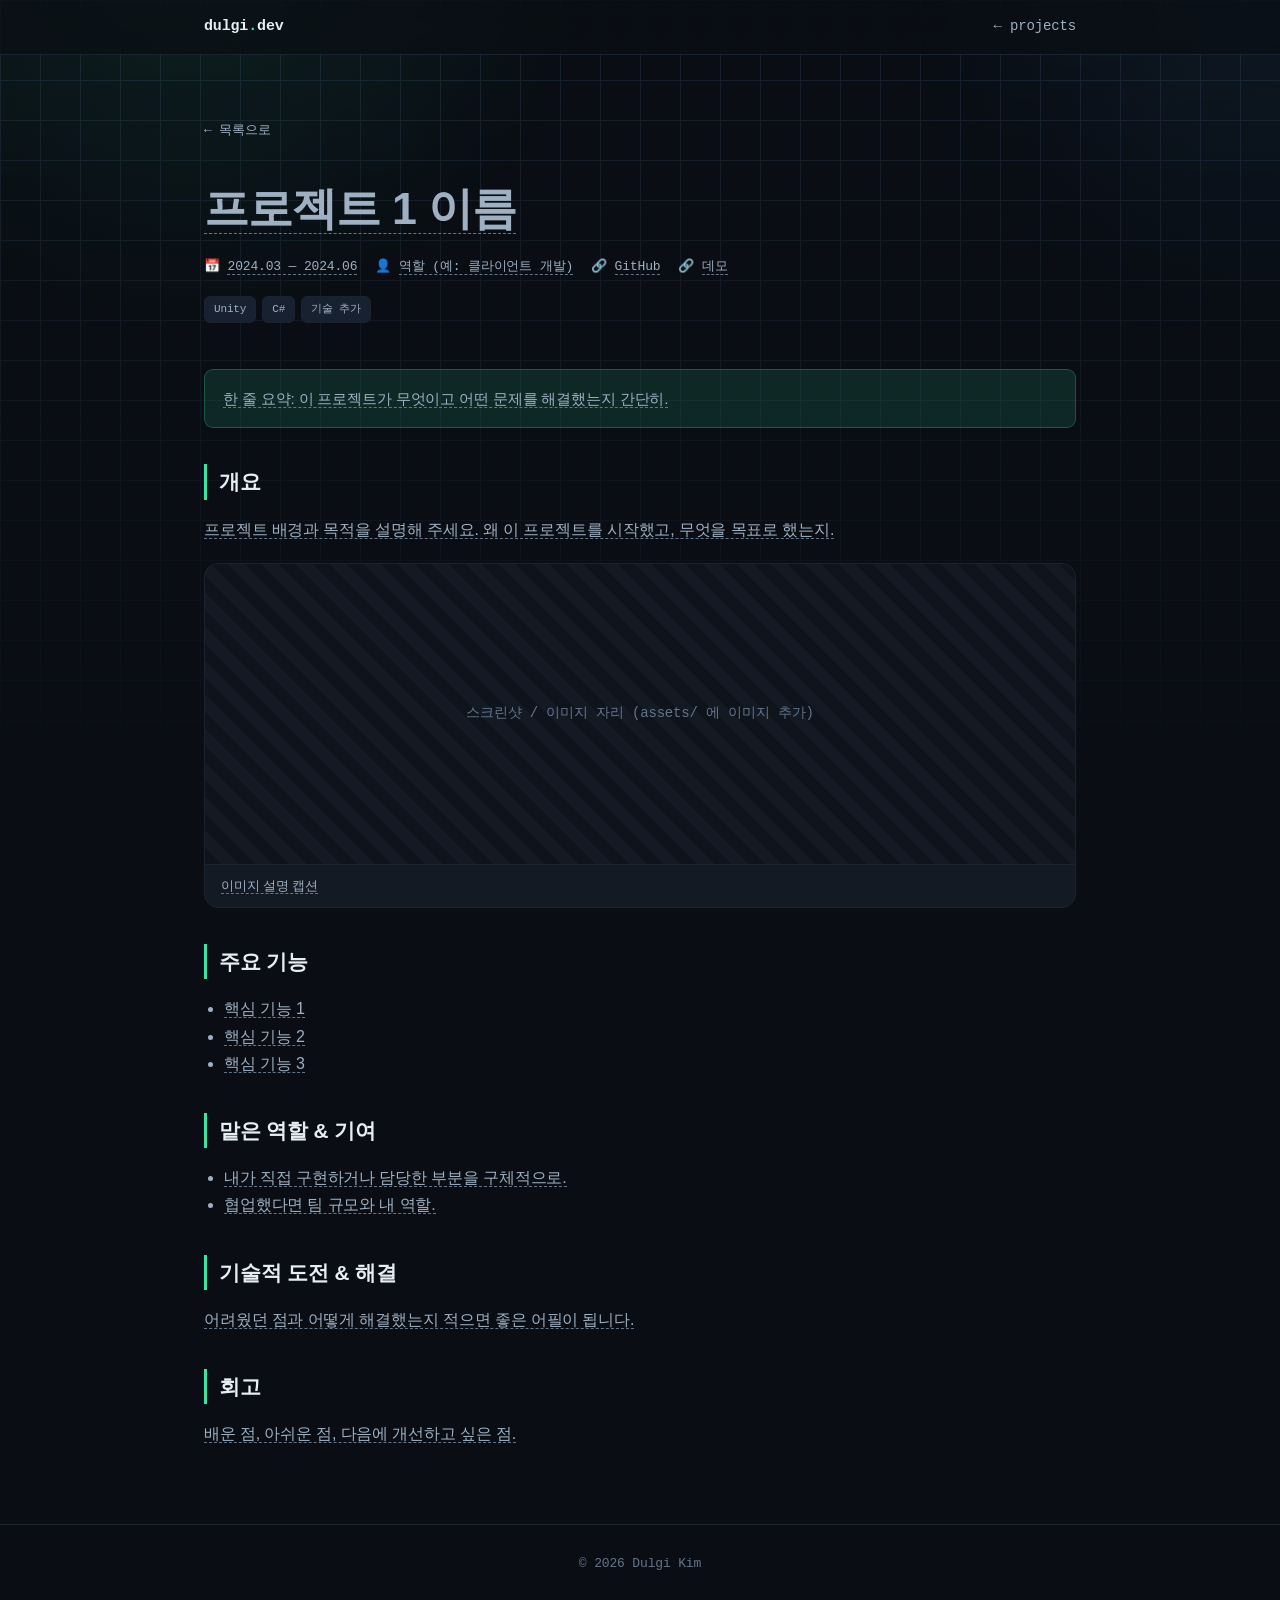
==== projects/project-1.html @ ea2d2160 "Add dark developer resume & portfolio site - index.html: resume with hero, about, skills, experience" ====
<!DOCTYPE html>
<html lang="ko">
<head>
  <meta charset="UTF-8" />
  <meta name="viewport" content="width=device-width, initial-scale=1.0" />
  <title>프로젝트 1 — Dulgi Kim</title>
  <link rel="stylesheet" href="../style.css" />
  <link rel="icon" href="data:image/svg+xml,<svg xmlns='http://www.w3.org/2000/svg' viewBox='0 0 100 100'><text y='.9em' font-size='90'>💻</text></svg>" />
</head>
<body>

  <nav class="nav">
    <div class="nav-inner">
      <a class="nav-brand" href="../index.html" style="text-decoration:none">dulgi<span class="accent">.</span>dev</a>
      <div class="nav-links">
        <a href="../index.html#projects">← projects</a>
      </div>
    </div>
  </nav>

  <header class="detail-hero">
    <div class="wrap">
      <a class="back-link" href="../index.html#projects">← 목록으로</a>
      <h1><span class="ph">프로젝트 1 이름</span></h1>
      <div class="detail-meta">
        <span>📅 <b><span class="ph">2024.03 — 2024.06</span></b></span>
        <span>👤 <b><span class="ph">역할 (예: 클라이언트 개발)</span></b></span>
        <span>🔗 <a href="#" class="ph">GitHub</a></span>
        <span>🔗 <a href="#" class="ph">데모</a></span>
      </div>
      <div class="project-tags">
        <span class="tag">Unity</span>
        <span class="tag">C#</span>
        <span class="tag ph">기술 추가</span>
      </div>
    </div>
  </header>

  <main class="detail-body">
    <div class="wrap">

      <div class="callout">
        <span class="ph">한 줄 요약: 이 프로젝트가 무엇이고 어떤 문제를 해결했는지 간단히.</span>
      </div>

      <h2>개요</h2>
      <p><span class="ph">프로젝트 배경과 목적을 설명해 주세요. 왜 이 프로젝트를 시작했고, 무엇을 목표로 했는지.</span></p>

      <figure class="detail-figure">
        <div class="placeholder-img">스크린샷 / 이미지 자리 (assets/ 에 이미지 추가)</div>
        <figcaption><span class="ph">이미지 설명 캡션</span></figcaption>
      </figure>

      <h2>주요 기능</h2>
      <ul>
        <li><span class="ph">핵심 기능 1</span></li>
        <li><span class="ph">핵심 기능 2</span></li>
        <li><span class="ph">핵심 기능 3</span></li>
      </ul>

      <h2>맡은 역할 & 기여</h2>
      <ul>
        <li><span class="ph">내가 직접 구현하거나 담당한 부분을 구체적으로.</span></li>
        <li><span class="ph">협업했다면 팀 규모와 내 역할.</span></li>
      </ul>

      <h2>기술적 도전 & 해결</h2>
      <p><span class="ph">어려웠던 점과 어떻게 해결했는지 적으면 좋은 어필이 됩니다.</span></p>

      <h2>회고</h2>
      <p><span class="ph">배운 점, 아쉬운 점, 다음에 개선하고 싶은 점.</span></p>

    </div>
  </main>

  <footer>
    <div class="wrap">© 2026 Dulgi Kim</div>
  </footer>
</body>
</html>
---- style.css ----
/* =========================================================
   dulgi0121.github.io — Resume / Portfolio
   Dark developer theme
   ========================================================= */

:root {
  --bg:        #0a0e14;
  --bg-soft:   #0f141c;
  --panel:     #131a24;
  --panel-2:   #172130;
  --border:    #223046;
  --border-soft: #1a2431;
  --text:      #e6edf3;
  --text-dim:  #9fb0c3;
  --text-mute: #64748b;
  --accent:    #37e6a4;   /* terminal green */
  --accent-2:  #4aa8ff;   /* cyan-blue */
  --accent-soft: rgba(55, 230, 164, 0.12);
  --danger:    #ff6b6b;
  --radius:    14px;
  --radius-sm: 9px;
  --mono: "JetBrains Mono", "Fira Code", "SFMono-Regular", "Consolas", "D2Coding", monospace;
  --sans: -apple-system, BlinkMacSystemFont, "Segoe UI", "Pretendard",
          "Apple SD Gothic Neo", "Malgun Gothic", "맑은 고딕", sans-serif;
  --maxw: 920px;
}

* { box-sizing: border-box; }

html { scroll-behavior: smooth; }

body {
  margin: 0;
  font-family: var(--sans);
  background: var(--bg);
  color: var(--text);
  line-height: 1.7;
  -webkit-font-smoothing: antialiased;
  letter-spacing: -0.01em;
}

/* Subtle grid + glow background */
body::before {
  content: "";
  position: fixed;
  inset: 0;
  z-index: -1;
  background:
    radial-gradient(680px circle at 15% -5%, rgba(55, 230, 164, 0.10), transparent 60%),
    radial-gradient(720px circle at 100% 0%, rgba(74, 168, 255, 0.08), transparent 55%),
    linear-gradient(var(--border-soft) 1px, transparent 1px),
    linear-gradient(90deg, var(--border-soft) 1px, transparent 1px);
  background-size: auto, auto, 40px 40px, 40px 40px;
  opacity: 0.9;
  mask-image: linear-gradient(180deg, #000 0%, transparent 90%);
}

a { color: var(--accent-2); text-decoration: none; }
a:hover { text-decoration: underline; }

.wrap {
  max-width: var(--maxw);
  margin: 0 auto;
  padding: 0 24px;
}

/* ---------- Nav ---------- */
.nav {
  position: sticky;
  top: 0;
  z-index: 50;
  backdrop-filter: blur(12px);
  background: rgba(10, 14, 20, 0.72);
  border-bottom: 1px solid var(--border-soft);
}
.nav-inner {
  max-width: var(--maxw);
  margin: 0 auto;
  padding: 14px 24px;
  display: flex;
  align-items: center;
  justify-content: space-between;
}
.nav-brand {
  font-family: var(--mono);
  font-weight: 600;
  color: var(--text);
  font-size: 15px;
}
.nav-brand .accent { color: var(--accent); }
.nav-links { display: flex; gap: 22px; }
.nav-links a {
  color: var(--text-dim);
  font-size: 14px;
  font-family: var(--mono);
  transition: color 0.15s;
}
.nav-links a:hover { color: var(--accent); text-decoration: none; }
@media (max-width: 640px) { .nav-links { display: none; } }

/* ---------- Hero ---------- */
.hero {
  padding: 90px 0 60px;
}
.hero .term-tag {
  font-family: var(--mono);
  font-size: 14px;
  color: var(--accent);
  margin-bottom: 18px;
}
.hero .term-tag .prompt { color: var(--text-mute); }
.hero h1 {
  font-size: clamp(2.4rem, 6vw, 3.6rem);
  line-height: 1.1;
  margin: 0 0 6px;
  font-weight: 800;
  letter-spacing: -0.03em;
}
.hero .name-en {
  font-family: var(--mono);
  color: var(--text-mute);
  font-size: 1rem;
  font-weight: 500;
}
.hero .role {
  font-size: clamp(1.1rem, 3vw, 1.5rem);
  color: var(--accent);
  font-weight: 600;
  margin: 14px 0 20px;
}
.hero .tagline {
  color: var(--text-dim);
  max-width: 620px;
  font-size: 1.05rem;
}
.hero-actions {
  display: flex;
  gap: 12px;
  margin-top: 30px;
  flex-wrap: wrap;
}
.btn {
  display: inline-flex;
  align-items: center;
  gap: 8px;
  padding: 11px 20px;
  border-radius: var(--radius-sm);
  font-family: var(--mono);
  font-size: 14px;
  font-weight: 500;
  border: 1px solid var(--border);
  color: var(--text);
  background: var(--panel);
  transition: all 0.16s ease;
  cursor: pointer;
}
.btn:hover { text-decoration: none; border-color: var(--accent); transform: translateY(-2px); }
.btn.primary {
  background: var(--accent);
  color: #05140d;
  border-color: var(--accent);
  font-weight: 600;
}
.btn.primary:hover { box-shadow: 0 8px 26px -8px var(--accent); }

/* ---------- Sections ---------- */
section { padding: 46px 0; }
.section-head {
  display: flex;
  align-items: center;
  gap: 12px;
  margin-bottom: 28px;
}
.section-head h2 {
  font-size: 1.5rem;
  margin: 0;
  font-weight: 700;
  letter-spacing: -0.02em;
}
.section-head .idx {
  font-family: var(--mono);
  color: var(--accent);
  font-size: 0.95rem;
  font-weight: 600;
}
.section-head .rule {
  flex: 1;
  height: 1px;
  background: linear-gradient(90deg, var(--border), transparent);
}

/* ---------- About ---------- */
.about-card {
  background: var(--panel);
  border: 1px solid var(--border-soft);
  border-radius: var(--radius);
  padding: 26px 28px;
  color: var(--text-dim);
}
.about-card p { margin: 0 0 12px; }
.about-card p:last-child { margin-bottom: 0; }

/* ---------- Skills ---------- */
.skill-groups {
  display: grid;
  grid-template-columns: repeat(auto-fit, minmax(240px, 1fr));
  gap: 16px;
}
.skill-group {
  background: var(--panel);
  border: 1px solid var(--border-soft);
  border-radius: var(--radius);
  padding: 20px 22px;
}
.skill-group h3 {
  font-family: var(--mono);
  font-size: 0.85rem;
  text-transform: uppercase;
  letter-spacing: 0.08em;
  color: var(--text-mute);
  margin: 0 0 14px;
}
.chips { display: flex; flex-wrap: wrap; gap: 8px; }
.chip {
  font-family: var(--mono);
  font-size: 13px;
  padding: 5px 12px;
  border-radius: 100px;
  background: var(--accent-soft);
  color: var(--accent);
  border: 1px solid rgba(55, 230, 164, 0.25);
}
.chip.alt { background: rgba(74,168,255,0.10); color: var(--accent-2); border-color: rgba(74,168,255,0.25); }

/* ---------- Timeline (experience/education) ---------- */
.timeline { position: relative; padding-left: 26px; }
.timeline::before {
  content: "";
  position: absolute;
  left: 6px; top: 6px; bottom: 6px;
  width: 2px;
  background: linear-gradient(var(--accent), var(--border));
}
.tl-item { position: relative; margin-bottom: 28px; }
.tl-item:last-child { margin-bottom: 0; }
.tl-item::before {
  content: "";
  position: absolute;
  left: -26px; top: 6px;
  width: 12px; height: 12px;
  border-radius: 50%;
  background: var(--bg);
  border: 2px solid var(--accent);
  box-shadow: 0 0 0 4px rgba(55,230,164,0.12);
}
.tl-item .when {
  font-family: var(--mono);
  font-size: 13px;
  color: var(--text-mute);
}
.tl-item h3 {
  margin: 4px 0 2px;
  font-size: 1.1rem;
}
.tl-item .org { color: var(--accent); font-size: 0.95rem; margin-bottom: 8px; }
.tl-item ul { margin: 8px 0 0; padding-left: 18px; color: var(--text-dim); }
.tl-item li { margin-bottom: 4px; }

/* ---------- Projects ---------- */
.project-grid {
  display: grid;
  grid-template-columns: repeat(auto-fit, minmax(280px, 1fr));
  gap: 18px;
}
.project-card {
  display: flex;
  flex-direction: column;
  background: var(--panel);
  border: 1px solid var(--border-soft);
  border-radius: var(--radius);
  overflow: hidden;
  transition: transform 0.18s ease, border-color 0.18s ease, box-shadow 0.18s ease;
}
.project-card:hover {
  transform: translateY(-4px);
  border-color: var(--accent);
  box-shadow: 0 18px 40px -20px rgba(0,0,0,0.8);
  text-decoration: none;
}
.project-thumb {
  height: 150px;
  background: linear-gradient(135deg, var(--panel-2), var(--bg-soft));
  display: flex;
  align-items: center;
  justify-content: center;
  font-family: var(--mono);
  color: var(--text-mute);
  border-bottom: 1px solid var(--border-soft);
  position: relative;
  overflow: hidden;
}
.project-thumb .glyph { font-size: 2.4rem; color: var(--accent); opacity: 0.85; }
.project-body { padding: 18px 20px 20px; flex: 1; display: flex; flex-direction: column; }
.project-body h3 { margin: 0 0 6px; font-size: 1.15rem; color: var(--text); }
.project-body .summary { color: var(--text-dim); font-size: 0.95rem; flex: 1; }
.project-tags { display: flex; flex-wrap: wrap; gap: 6px; margin-top: 14px; }
.project-tags .tag {
  font-family: var(--mono);
  font-size: 11px;
  padding: 3px 9px;
  border-radius: 6px;
  background: var(--panel-2);
  color: var(--text-dim);
  border: 1px solid var(--border-soft);
}
.project-more {
  font-family: var(--mono);
  font-size: 13px;
  color: var(--accent);
  margin-top: 16px;
}

/* ---------- Contact ---------- */
.contact-card {
  background: var(--panel);
  border: 1px solid var(--border-soft);
  border-radius: var(--radius);
  padding: 30px 28px;
  text-align: center;
}
.contact-card h2 { margin: 0 0 8px; }
.contact-card p { color: var(--text-dim); margin: 0 0 22px; }
.contact-links { display: flex; gap: 12px; justify-content: center; flex-wrap: wrap; }

/* ---------- Footer ---------- */
footer {
  border-top: 1px solid var(--border-soft);
  padding: 28px 0 46px;
  text-align: center;
  color: var(--text-mute);
  font-family: var(--mono);
  font-size: 13px;
}

/* ---------- Placeholder marker ---------- */
.ph {
  border-bottom: 1px dashed var(--text-mute);
  color: var(--text-dim);
}

/* ---------- Project detail page ---------- */
.detail-hero { padding: 60px 0 26px; }
.back-link {
  font-family: var(--mono);
  font-size: 13px;
  color: var(--text-dim);
  display: inline-flex;
  gap: 6px;
  margin-bottom: 28px;
}
.back-link:hover { color: var(--accent); text-decoration: none; }
.detail-hero h1 { font-size: clamp(2rem, 5vw, 2.8rem); margin: 0 0 10px; letter-spacing: -0.02em; }
.detail-meta {
  display: flex;
  flex-wrap: wrap;
  gap: 18px;
  font-family: var(--mono);
  font-size: 13px;
  color: var(--text-mute);
  margin-bottom: 18px;
}
.detail-meta b { color: var(--text-dim); font-weight: 500; }
.detail-body { padding-bottom: 60px; }
.detail-body h2 {
  font-size: 1.3rem;
  margin: 36px 0 14px;
  padding-left: 12px;
  border-left: 3px solid var(--accent);
}
.detail-body p, .detail-body li { color: var(--text-dim); }
.detail-body ul { padding-left: 20px; }
.detail-figure {
  border: 1px solid var(--border-soft);
  border-radius: var(--radius);
  overflow: hidden;
  margin: 20px 0;
  background: var(--panel);
}
.detail-figure .placeholder-img {
  height: 300px;
  display: flex;
  align-items: center;
  justify-content: center;
  color: var(--text-mute);
  font-family: var(--mono);
  font-size: 14px;
  background:
    repeating-linear-gradient(45deg, var(--bg-soft) 0 12px, var(--panel) 12px 24px);
}
.detail-figure img { width: 100%; display: block; }
.detail-figure figcaption {
  padding: 10px 16px;
  font-size: 13px;
  color: var(--text-mute);
  border-top: 1px solid var(--border-soft);
}
.callout {
  background: var(--accent-soft);
  border: 1px solid rgba(55,230,164,0.25);
  border-radius: var(--radius-sm);
  padding: 16px 18px;
  margin: 20px 0;
  color: var(--text-dim);
  font-size: 0.95rem;
}

/* reveal on scroll */
.reveal { opacity: 0; transform: translateY(16px); transition: opacity 0.5s ease, transform 0.5s ease; }
.reveal.in { opacity: 1; transform: none; }
@media (prefers-reduced-motion: reduce) {
  .reveal { opacity: 1; transform: none; transition: none; }
  html { scroll-behavior: auto; }
}
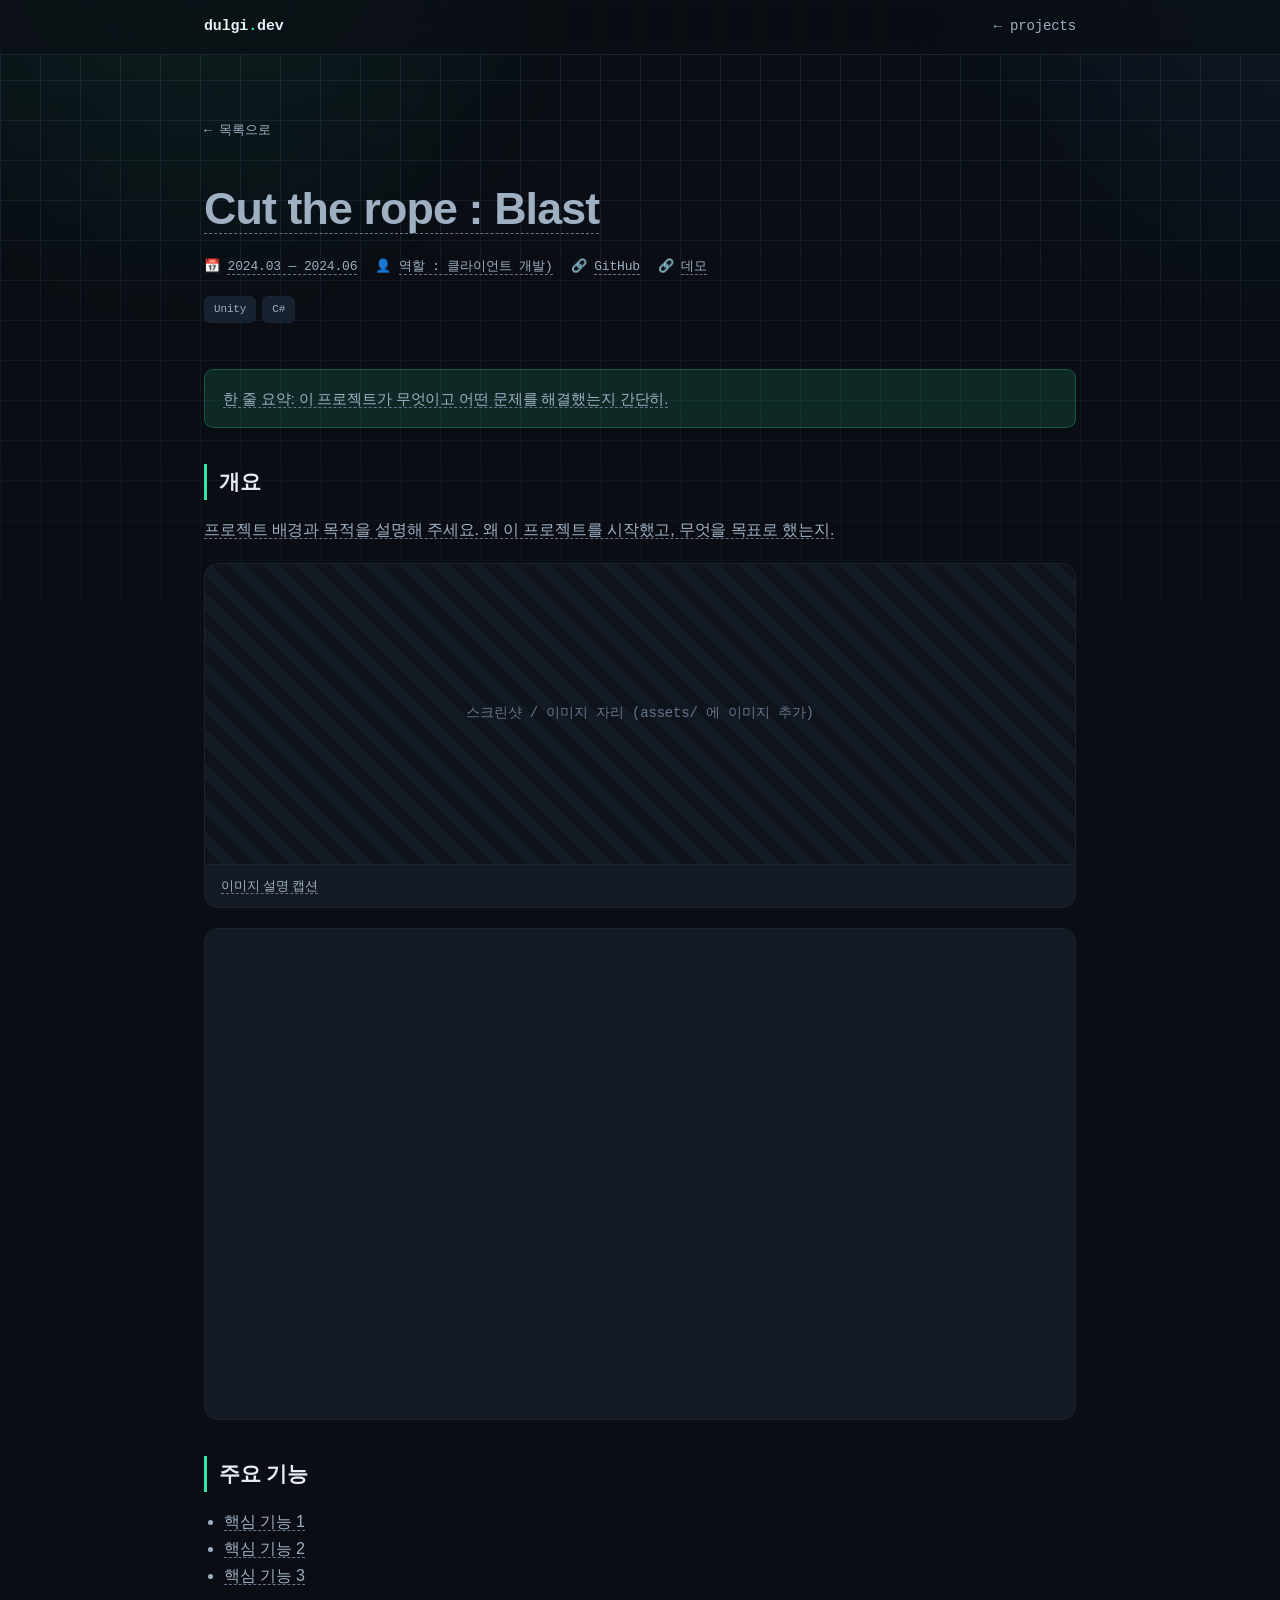
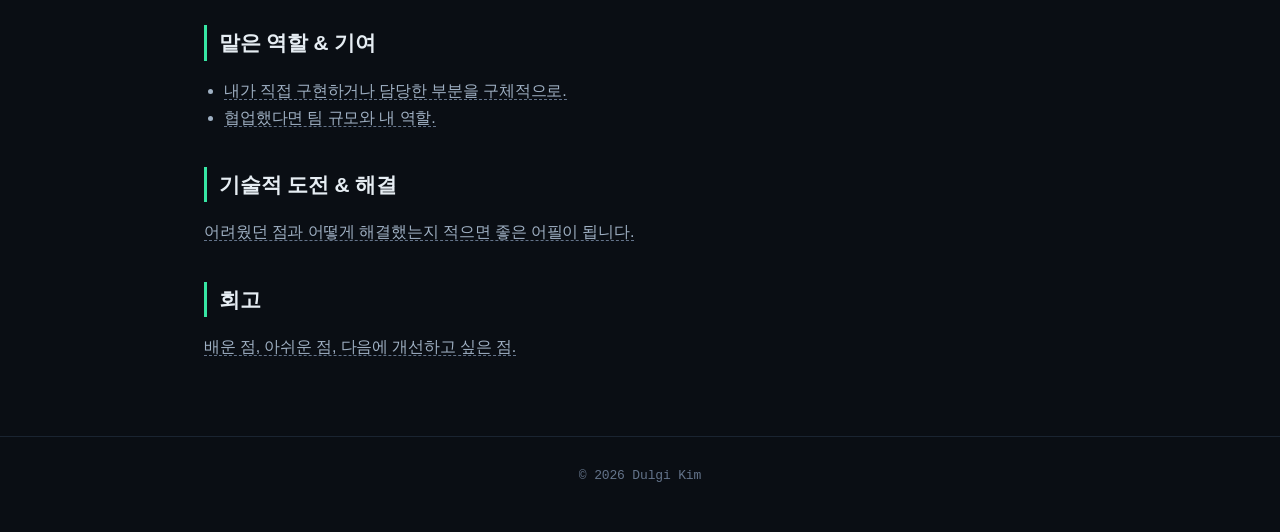
==== commit 9ba4a0f2: "태그 제거" ====
--- a/projects/project-1.html
+++ b/projects/project-1.html
@@ -1,13 +1,16 @@
 <!DOCTYPE html>
-<html lang="ko">
-<head>
-  <meta charset="UTF-8" />
-  <meta name="viewport" content="width=device-width, initial-scale=1.0" />
+<html lang="ko"><head><style>body {transition: opacity ease-in 0.2s; } 
+body[unresolved] {opacity: 0; display: block; overflow: hidden; position: relative; } 
+</style><style>body {transition: opacity ease-in 0.2s; } 
+body[unresolved] {opacity: 0; display: block; overflow: hidden; position: relative; } 
+</style>
+  <meta charset="UTF-8">
+  <meta name="viewport" content="width=device-width, initial-scale=1.0">
   <title>프로젝트 1 — Dulgi Kim</title>
-  <link rel="stylesheet" href="../style.css" />
-  <link rel="icon" href="data:image/svg+xml,<svg xmlns='http://www.w3.org/2000/svg' viewBox='0 0 100 100'><text y='.9em' font-size='90'>💻</text></svg>" />
+  <link rel="stylesheet" href="../style.css">
+  <link rel="icon" href="data:image/svg+xml,&lt;svg xmlns='http://www.w3.org/2000/svg' viewBox='0 0 100 100'&gt;&lt;text y='.9em' font-size='90'&gt;💻&lt;/text&gt;&lt;/svg&gt;">
 </head>
-<body>
+<body class="">
 
   <nav class="nav">
     <div class="nav-inner">
@@ -21,17 +24,16 @@
   <header class="detail-hero">
     <div class="wrap">
       <a class="back-link" href="../index.html#projects">← 목록으로</a>
-      <h1><span class="ph">프로젝트 1 이름</span></h1>
+      <h1><span class="ph">Cut the rope : Blast</span></h1>
       <div class="detail-meta">
         <span>📅 <b><span class="ph">2024.03 — 2024.06</span></b></span>
-        <span>👤 <b><span class="ph">역할 (예: 클라이언트 개발)</span></b></span>
+        <span>👤 <b><span class="ph">역할 : 클라이언트 개발)</span></b></span>
         <span>🔗 <a href="#" class="ph">GitHub</a></span>
         <span>🔗 <a href="#" class="ph">데모</a></span>
       </div>
       <div class="project-tags">
         <span class="tag">Unity</span>
         <span class="tag">C#</span>
-        <span class="tag ph">기술 추가</span>
       </div>
     </div>
   </header>
@@ -51,6 +53,8 @@
         <figcaption><span class="ph">이미지 설명 캡션</span></figcaption>
       </figure>
 
+      <div class="video-embed"><iframe src="https://www.youtube.com/embed/WgoFHLeI0c8?rel=0&amp;origin=http%3A%2F%2Flocalhost%3A8123" title="YouTube video" allow="accelerometer; autoplay; clipboard-write; encrypted-media; gyroscope; picture-in-picture" allowfullscreen=""></iframe></div>
+
       <h2>주요 기능</h2>
       <ul>
         <li><span class="ph">핵심 기능 1</span></li>
@@ -58,13 +62,13 @@
         <li><span class="ph">핵심 기능 3</span></li>
       </ul>
 
-      <h2>맡은 역할 & 기여</h2>
+      <h2>맡은 역할 &amp; 기여</h2>
       <ul>
         <li><span class="ph">내가 직접 구현하거나 담당한 부분을 구체적으로.</span></li>
         <li><span class="ph">협업했다면 팀 규모와 내 역할.</span></li>
       </ul>
 
-      <h2>기술적 도전 & 해결</h2>
+      <h2>기술적 도전 &amp; 해결</h2>
       <p><span class="ph">어려웠던 점과 어떻게 해결했는지 적으면 좋은 어필이 됩니다.</span></p>
 
       <h2>회고</h2>
@@ -76,5 +80,9 @@
   <footer>
     <div class="wrap">© 2026 Dulgi Kim</div>
   </footer>
-</body>
-</html>
+
+  <script src="detail-editor.js" defer=""></script>
+
+
+
+</body></html>
--- a/style.css
+++ b/style.css
@@ -413,6 +413,121 @@
   color: var(--text-dim);
   font-size: 0.95rem;
 }
+.detail-gallery {
+  display: grid;
+  grid-template-columns: repeat(auto-fill, minmax(220px, 1fr));
+  gap: 14px;
+  margin: 20px 0;
+}
+.detail-gallery .detail-figure { margin: 0; }
+.video-embed {
+  position: relative;
+  width: 100%;
+  padding-top: 56.25%; /* 16:9 */
+  margin: 20px 0;
+  border-radius: var(--radius);
+  overflow: hidden;
+  background: var(--panel);
+  border: 1px solid var(--border-soft);
+}
+.video-embed iframe {
+  position: absolute;
+  inset: 0;
+  width: 100%;
+  height: 100%;
+  border: 0;
+}
+.detail-remove-btn {
+  position: absolute;
+  top: 8px;
+  right: 8px;
+  z-index: 5;
+  background: rgba(5,20,13,0.75);
+  color: #fff;
+  border: 1px solid rgba(255,255,255,0.3);
+  border-radius: 6px;
+  font-size: 12px;
+  padding: 3px 7px;
+  cursor: pointer;
+  display: none;
+}
+body.editing .video-embed { position: relative; }
+body.editing .video-embed .detail-remove-btn,
+body.editing .detail-figure .detail-remove-btn { display: block; }
+.detail-figure { position: relative; }
+
+/* ---------- Inline editor (local only) ---------- */
+#edit-toolbar {
+  position: fixed;
+  right: 20px;
+  bottom: 20px;
+  z-index: 200;
+  display: flex;
+  gap: 8px;
+  align-items: center;
+  font-family: var(--mono);
+  font-size: 13px;
+}
+#edit-toolbar button {
+  display: inline-flex;
+  align-items: center;
+  gap: 6px;
+  padding: 10px 16px;
+  border-radius: 100px;
+  cursor: pointer;
+  border: 1px solid var(--border);
+  background: var(--panel);
+  color: var(--text);
+  font-family: var(--mono);
+  font-size: 13px;
+  box-shadow: 0 10px 30px -12px rgba(0, 0, 0, 0.8);
+  transition: all 0.15s;
+}
+#edit-toolbar button:hover { border-color: var(--accent); transform: translateY(-2px); }
+#edit-toolbar button.primary { background: var(--accent); color: #05140d; border-color: var(--accent); font-weight: 600; }
+#edit-toolbar .status {
+  color: var(--text-mute);
+  background: rgba(10, 14, 20, 0.8);
+  padding: 6px 12px;
+  border-radius: 100px;
+  backdrop-filter: blur(6px);
+}
+#edit-toolbar .status:empty { display: none; }
+
+body.editing [contenteditable="true"] {
+  outline: 1px dashed rgba(55, 230, 164, 0.45);
+  outline-offset: 3px;
+  border-radius: 3px;
+  cursor: text;
+  transition: outline-color 0.15s, background 0.15s;
+}
+body.editing [contenteditable="true"]:hover { outline-color: var(--accent); }
+body.editing [contenteditable="true"]:focus {
+  outline: 2px solid var(--accent);
+  outline-offset: 3px;
+  background: rgba(55, 230, 164, 0.06);
+}
+body.editing a { cursor: text; }
+
+.edit-toast {
+  position: fixed;
+  left: 50%;
+  bottom: 84px;
+  transform: translateX(-50%);
+  background: var(--panel);
+  border: 1px solid var(--accent);
+  color: var(--text);
+  padding: 10px 18px;
+  border-radius: 100px;
+  font-family: var(--mono);
+  font-size: 13px;
+  z-index: 300;
+  box-shadow: 0 10px 30px -12px rgba(0, 0, 0, 0.85);
+  opacity: 0;
+  transition: opacity 0.2s, transform 0.2s;
+  pointer-events: none;
+}
+.edit-toast.show { opacity: 1; transform: translateX(-50%) translateY(-6px); }
 
 /* reveal on scroll */
 .reveal { opacity: 0; transform: translateY(16px); transition: opacity 0.5s ease, transform 0.5s ease; }
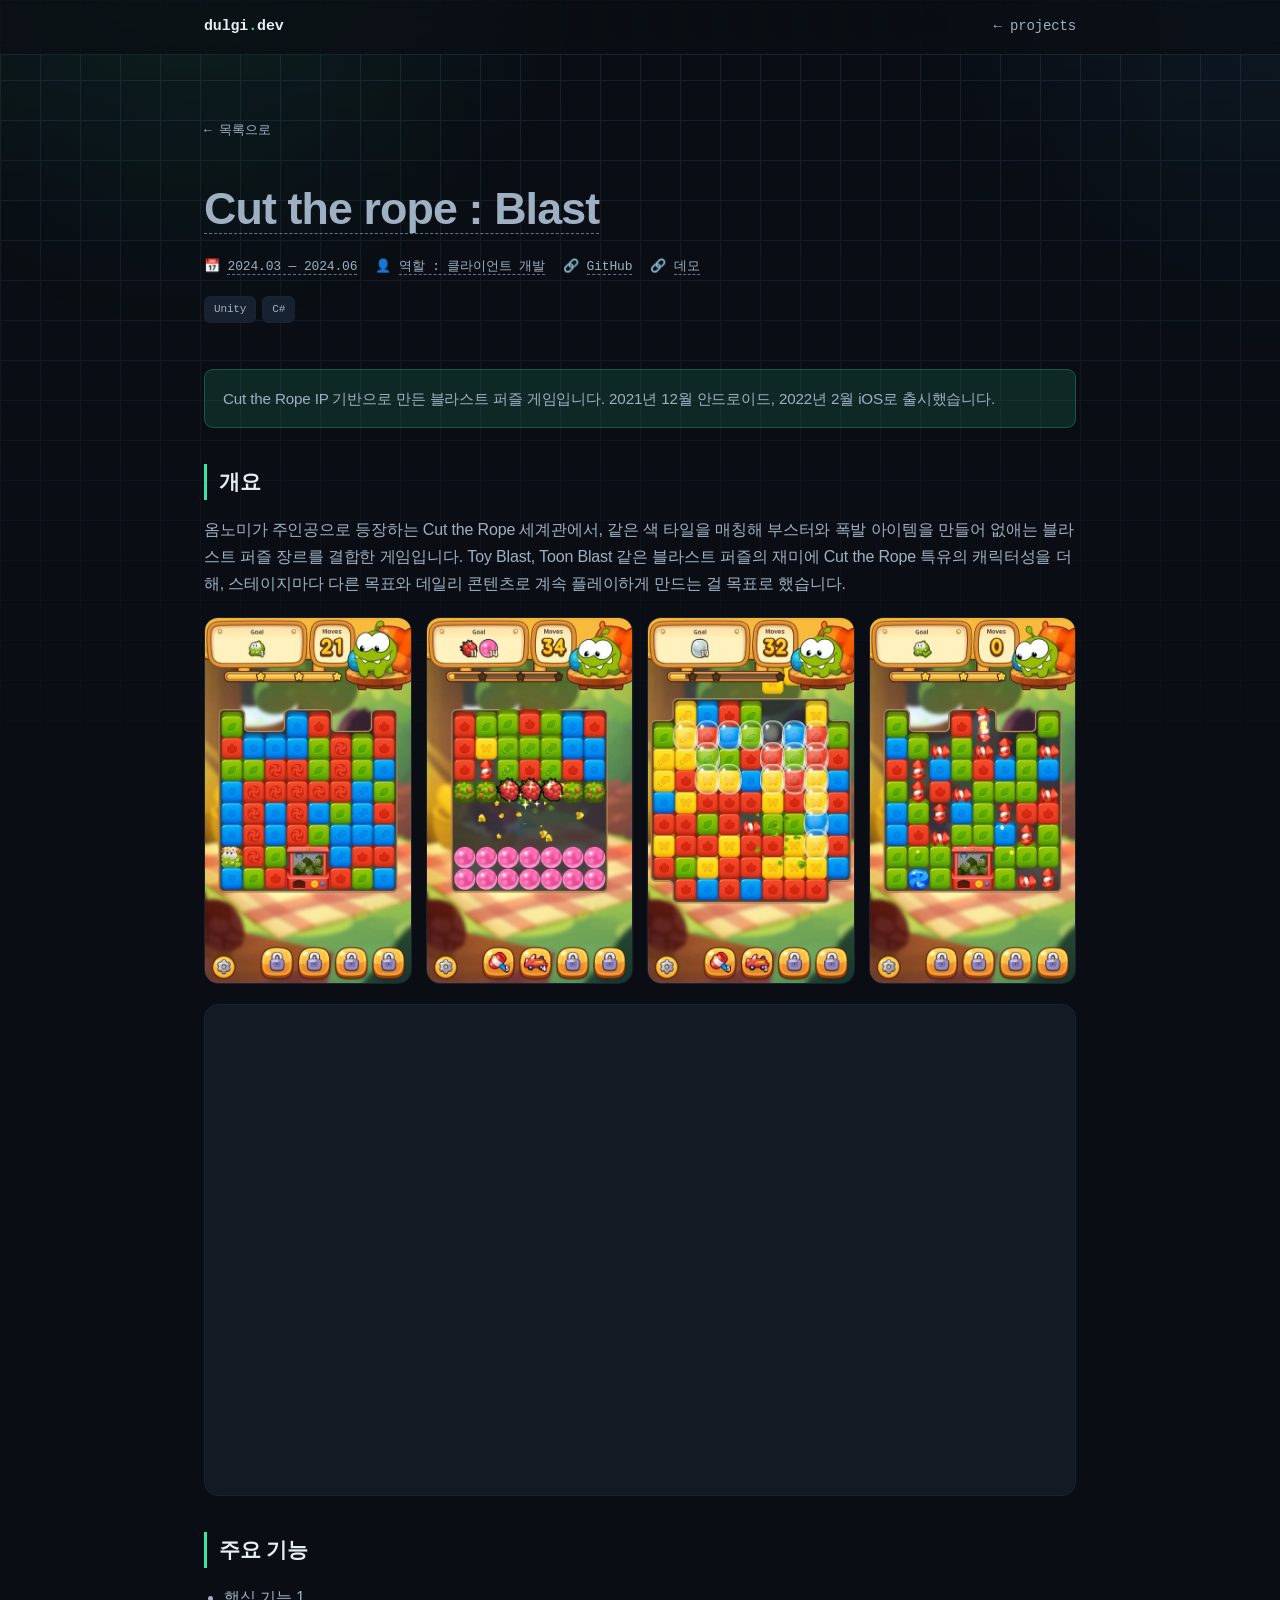
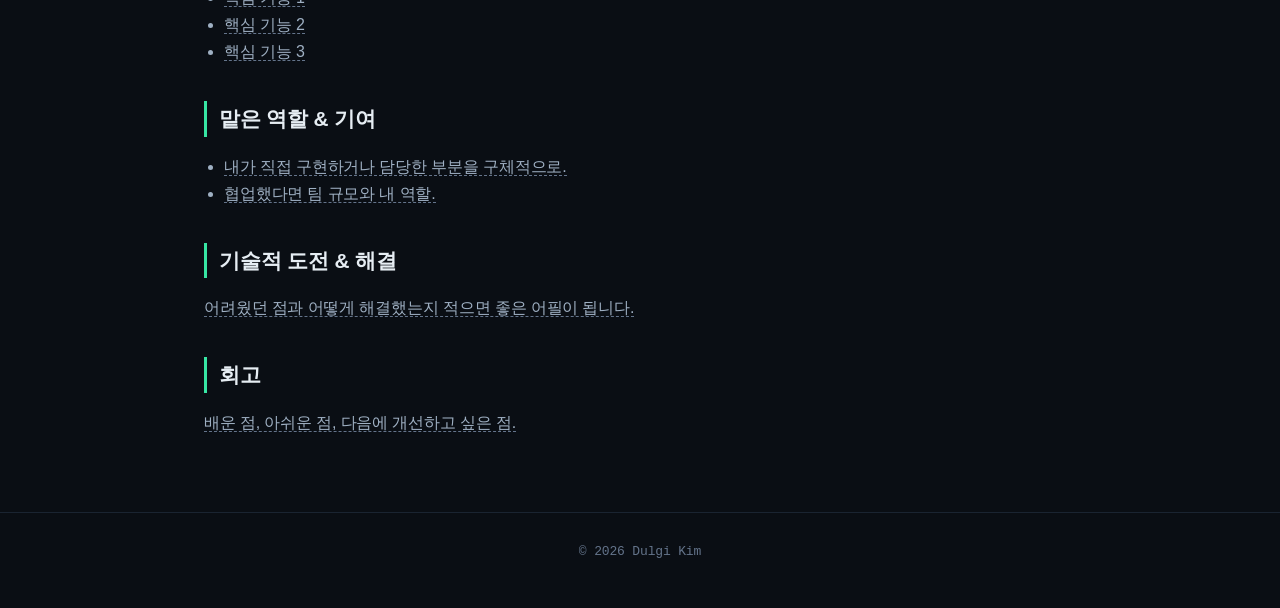
==== commit 59c7dd66: "Add ChicKing Dead project, thumbnails, and gallery images - Add project-5.html (ChicKing Dead, Meta " ====
--- a/projects/project-1.html
+++ b/projects/project-1.html
@@ -1,5 +1,9 @@
 <!DOCTYPE html>
 <html lang="ko"><head><style>body {transition: opacity ease-in 0.2s; } 
+body[unresolved] {opacity: 0; display: block; overflow: hidden; position: relative; } 
+</style><style>body {transition: opacity ease-in 0.2s; } 
+body[unresolved] {opacity: 0; display: block; overflow: hidden; position: relative; } 
+</style><style>body {transition: opacity ease-in 0.2s; } 
 body[unresolved] {opacity: 0; display: block; overflow: hidden; position: relative; } 
 </style><style>body {transition: opacity ease-in 0.2s; } 
 body[unresolved] {opacity: 0; display: block; overflow: hidden; position: relative; } 
@@ -27,7 +31,7 @@
       <h1><span class="ph">Cut the rope : Blast</span></h1>
       <div class="detail-meta">
         <span>📅 <b><span class="ph">2024.03 — 2024.06</span></b></span>
-        <span>👤 <b><span class="ph">역할 : 클라이언트 개발)</span></b></span>
+        <span>👤 <b><span class="ph">역할 : 클라이언트 개발</span></b></span>
         <span>🔗 <a href="#" class="ph">GitHub</a></span>
         <span>🔗 <a href="#" class="ph">데모</a></span>
       </div>
@@ -42,16 +46,18 @@
     <div class="wrap">
 
       <div class="callout">
-        <span class="ph">한 줄 요약: 이 프로젝트가 무엇이고 어떤 문제를 해결했는지 간단히.</span>
+        Cut the Rope IP 기반으로 만든 블라스트 퍼즐 게임입니다. 2021년 12월 안드로이드, 2022년 2월 iOS로 출시했습니다.
       </div>
 
       <h2>개요</h2>
-      <p><span class="ph">프로젝트 배경과 목적을 설명해 주세요. 왜 이 프로젝트를 시작했고, 무엇을 목표로 했는지.</span></p>
+      <p>옴노미가 주인공으로 등장하는 Cut the Rope 세계관에서, 같은 색 타일을 매칭해 부스터와 폭발 아이템을 만들어 없애는 블라스트 퍼즐 장르를 결합한 게임입니다. Toy Blast, Toon Blast 같은 블라스트 퍼즐의 재미에 Cut the Rope 특유의 캐릭터성을 더해, 스테이지마다 다른 목표와 데일리 콘텐츠로 계속 플레이하게 만드는 걸 목표로 했습니다.</p>
 
-      <figure class="detail-figure">
-        <div class="placeholder-img">스크린샷 / 이미지 자리 (assets/ 에 이미지 추가)</div>
-        <figcaption><span class="ph">이미지 설명 캡션</span></figcaption>
-      </figure>
+      <div class="detail-gallery" style="grid-template-columns: repeat(4, 1fr);">
+        <figure class="detail-figure"><img src="assets/ctr-blast-1.jpg" alt="Cut the Rope: BLAST 인게임 스크린샷 1"></figure>
+        <figure class="detail-figure"><img src="assets/ctr-blast-2.jpg" alt="Cut the Rope: BLAST 인게임 스크린샷 2"></figure>
+        <figure class="detail-figure"><img src="assets/ctr-blast-3.jpg" alt="Cut the Rope: BLAST 인게임 스크린샷 3"></figure>
+        <figure class="detail-figure"><img src="assets/ctr-blast-4.jpg" alt="Cut the Rope: BLAST 인게임 스크린샷 4"></figure>
+      </div>
 
       <div class="video-embed"><iframe src="https://www.youtube.com/embed/WgoFHLeI0c8?rel=0&amp;origin=http%3A%2F%2Flocalhost%3A8123" title="YouTube video" allow="accelerometer; autoplay; clipboard-write; encrypted-media; gyroscope; picture-in-picture" allowfullscreen=""></iframe></div>
 
@@ -85,4 +91,6 @@
 
 
 
+
+
 </body></html>
--- a/style.css
+++ b/style.css
@@ -97,6 +97,7 @@
 }
 .nav-links a:hover { color: var(--accent); text-decoration: none; }
 @media (max-width: 640px) { .nav-links { display: none; } }
+@media (max-width: 640px) { .detail-gallery { grid-template-columns: repeat(2, 1fr) !important; } }
 
 /* ---------- Hero ---------- */
 .hero {
@@ -288,7 +289,7 @@
   text-decoration: none;
 }
 .project-thumb {
-  height: 150px;
+  height: 220px;
   background: linear-gradient(135deg, var(--panel-2), var(--bg-soft));
   display: flex;
   align-items: center;
@@ -300,6 +301,7 @@
   overflow: hidden;
 }
 .project-thumb .glyph { font-size: 2.4rem; color: var(--accent); opacity: 0.85; }
+.project-thumb img { width: 100%; height: 100%; object-fit: cover; }
 .project-body { padding: 18px 20px 20px; flex: 1; display: flex; flex-direction: column; }
 .project-body h3 { margin: 0 0 6px; font-size: 1.15rem; color: var(--text); }
 .project-body .summary { color: var(--text-dim); font-size: 0.95rem; flex: 1; }
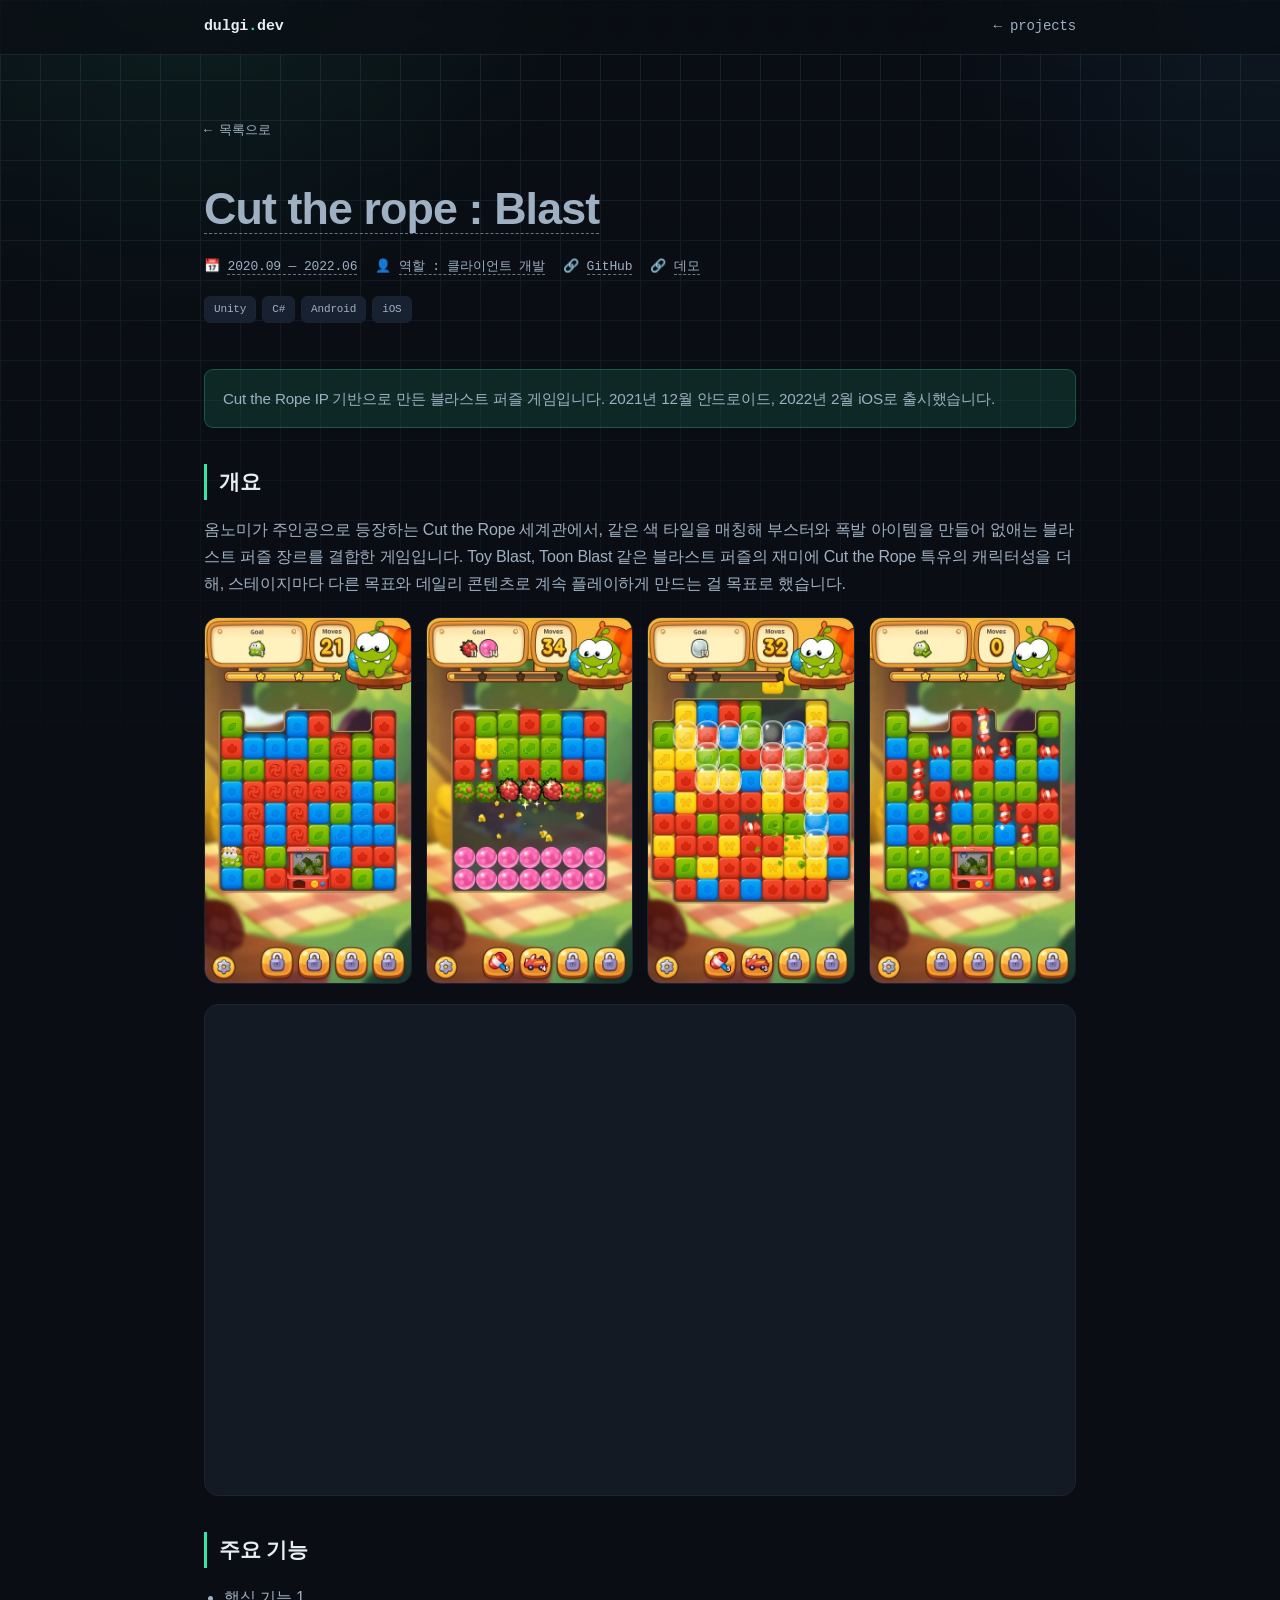
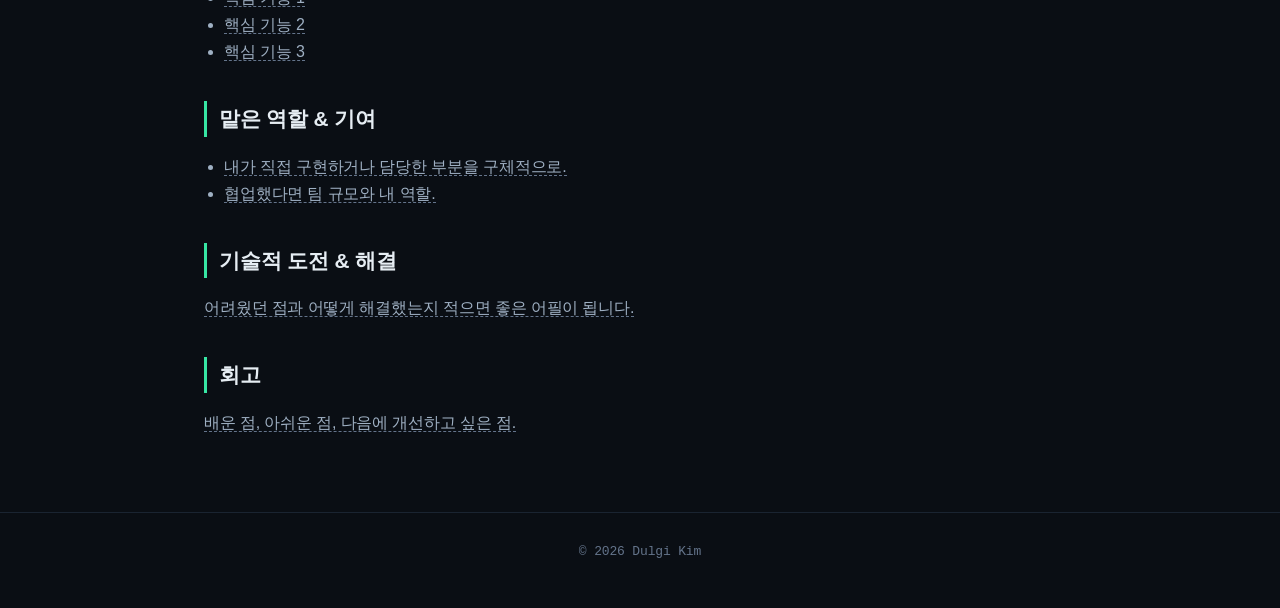
==== commit f8c80ec5: "프로젝트별 태그 및 작업 기간 이력서 기준으로 수정 Co-Authored-By: Claude Sonnet 5 <noreply@anthropic.com>" ====
--- a/projects/project-1.html
+++ b/projects/project-1.html
@@ -30,7 +30,7 @@
       <a class="back-link" href="../index.html#projects">← 목록으로</a>
       <h1><span class="ph">Cut the rope : Blast</span></h1>
       <div class="detail-meta">
-        <span>📅 <b><span class="ph">2024.03 — 2024.06</span></b></span>
+        <span>📅 <b><span class="ph">2020.09 — 2022.06</span></b></span>
         <span>👤 <b><span class="ph">역할 : 클라이언트 개발</span></b></span>
         <span>🔗 <a href="#" class="ph">GitHub</a></span>
         <span>🔗 <a href="#" class="ph">데모</a></span>
@@ -38,6 +38,8 @@
       <div class="project-tags">
         <span class="tag">Unity</span>
         <span class="tag">C#</span>
+        <span class="tag">Android</span>
+        <span class="tag">iOS</span>
       </div>
     </div>
   </header>
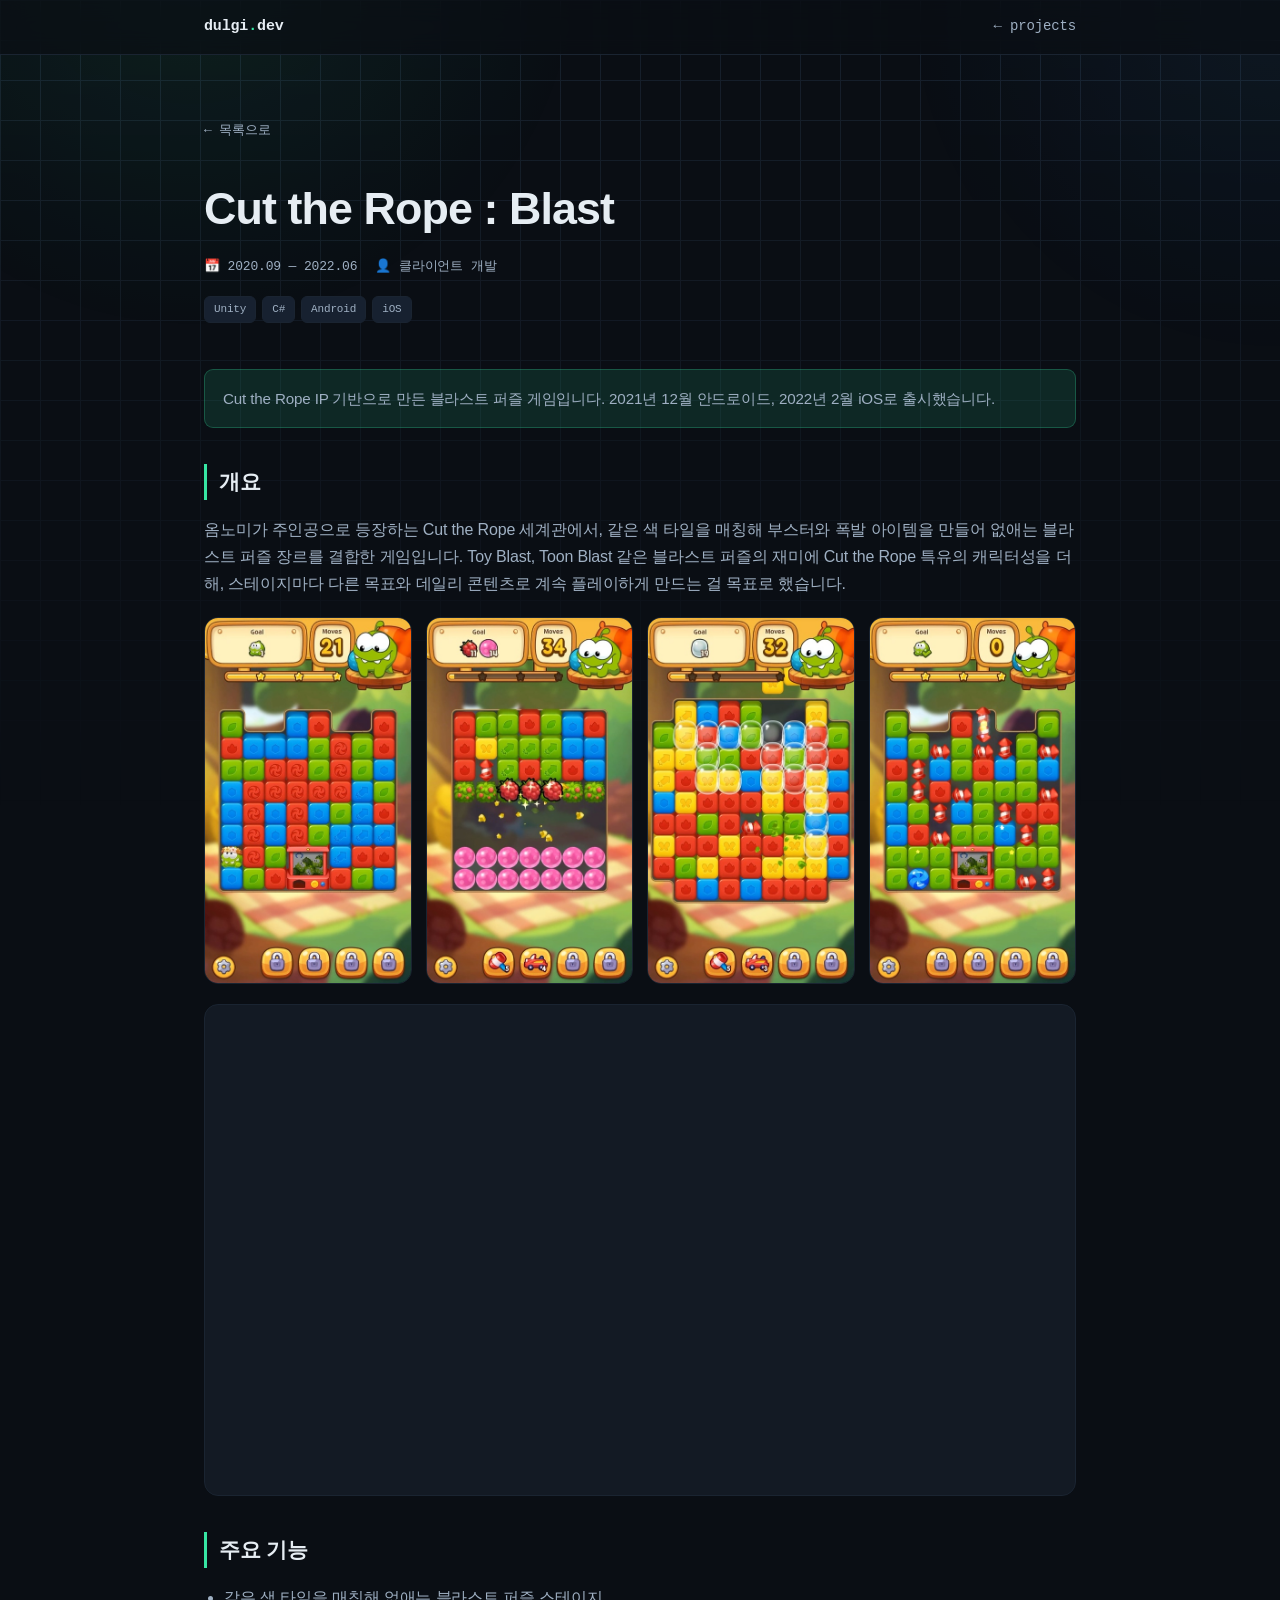
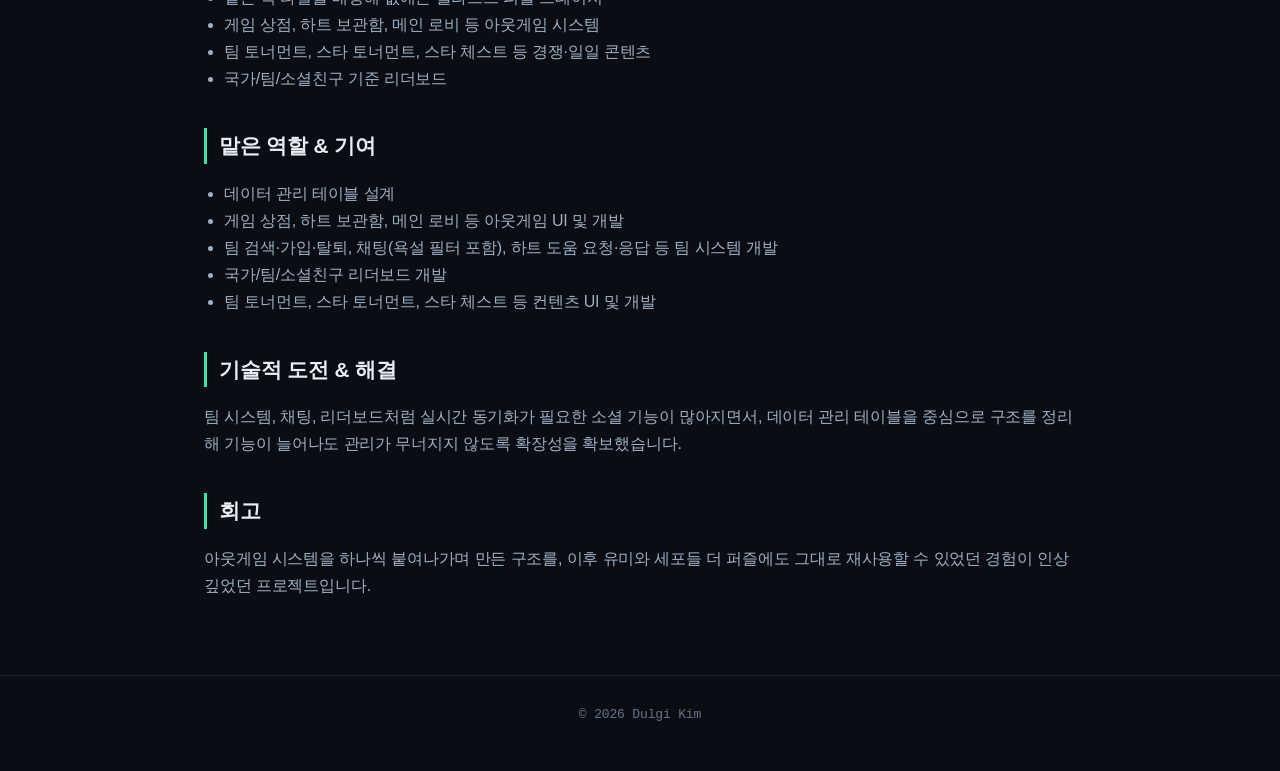
==== commit bb618c1e: "Cut the Rope: Blast 상세 페이지 내용 작성 Co-Authored-By: Claude Sonnet 5 <noreply@anthropic.com>" ====
--- a/projects/project-1.html
+++ b/projects/project-1.html
@@ -10,7 +10,7 @@
 </style>
   <meta charset="UTF-8">
   <meta name="viewport" content="width=device-width, initial-scale=1.0">
-  <title>프로젝트 1 — Dulgi Kim</title>
+  <title>Cut the Rope : Blast — Dulgi Kim</title>
   <link rel="stylesheet" href="../style.css">
   <link rel="icon" href="data:image/svg+xml,&lt;svg xmlns='http://www.w3.org/2000/svg' viewBox='0 0 100 100'&gt;&lt;text y='.9em' font-size='90'&gt;💻&lt;/text&gt;&lt;/svg&gt;">
 </head>
@@ -28,12 +28,10 @@
   <header class="detail-hero">
     <div class="wrap">
       <a class="back-link" href="../index.html#projects">← 목록으로</a>
-      <h1><span class="ph">Cut the rope : Blast</span></h1>
+      <h1>Cut the Rope : Blast</h1>
       <div class="detail-meta">
-        <span>📅 <b><span class="ph">2020.09 — 2022.06</span></b></span>
-        <span>👤 <b><span class="ph">역할 : 클라이언트 개발</span></b></span>
-        <span>🔗 <a href="#" class="ph">GitHub</a></span>
-        <span>🔗 <a href="#" class="ph">데모</a></span>
+        <span>📅 <b>2020.09 — 2022.06</b></span>
+        <span>👤 <b>클라이언트 개발</b></span>
       </div>
       <div class="project-tags">
         <span class="tag">Unity</span>
@@ -65,22 +63,26 @@
 
       <h2>주요 기능</h2>
       <ul>
-        <li><span class="ph">핵심 기능 1</span></li>
-        <li><span class="ph">핵심 기능 2</span></li>
-        <li><span class="ph">핵심 기능 3</span></li>
+        <li>같은 색 타일을 매칭해 없애는 블라스트 퍼즐 스테이지</li>
+        <li>게임 상점, 하트 보관함, 메인 로비 등 아웃게임 시스템</li>
+        <li>팀 토너먼트, 스타 토너먼트, 스타 체스트 등 경쟁·일일 콘텐츠</li>
+        <li>국가/팀/소셜친구 기준 리더보드</li>
       </ul>
 
       <h2>맡은 역할 &amp; 기여</h2>
       <ul>
-        <li><span class="ph">내가 직접 구현하거나 담당한 부분을 구체적으로.</span></li>
-        <li><span class="ph">협업했다면 팀 규모와 내 역할.</span></li>
+        <li>데이터 관리 테이블 설계</li>
+        <li>게임 상점, 하트 보관함, 메인 로비 등 아웃게임 UI 및 개발</li>
+        <li>팀 검색·가입·탈퇴, 채팅(욕설 필터 포함), 하트 도움 요청·응답 등 팀 시스템 개발</li>
+        <li>국가/팀/소셜친구 리더보드 개발</li>
+        <li>팀 토너먼트, 스타 토너먼트, 스타 체스트 등 컨텐츠 UI 및 개발</li>
       </ul>
 
       <h2>기술적 도전 &amp; 해결</h2>
-      <p><span class="ph">어려웠던 점과 어떻게 해결했는지 적으면 좋은 어필이 됩니다.</span></p>
+      <p>팀 시스템, 채팅, 리더보드처럼 실시간 동기화가 필요한 소셜 기능이 많아지면서, 데이터 관리 테이블을 중심으로 구조를 정리해 기능이 늘어나도 관리가 무너지지 않도록 확장성을 확보했습니다.</p>
 
       <h2>회고</h2>
-      <p><span class="ph">배운 점, 아쉬운 점, 다음에 개선하고 싶은 점.</span></p>
+      <p>아웃게임 시스템을 하나씩 붙여나가며 만든 구조를, 이후 유미와 세포들 더 퍼즐에도 그대로 재사용할 수 있었던 경험이 인상 깊었던 프로젝트입니다.</p>
 
     </div>
   </main>
